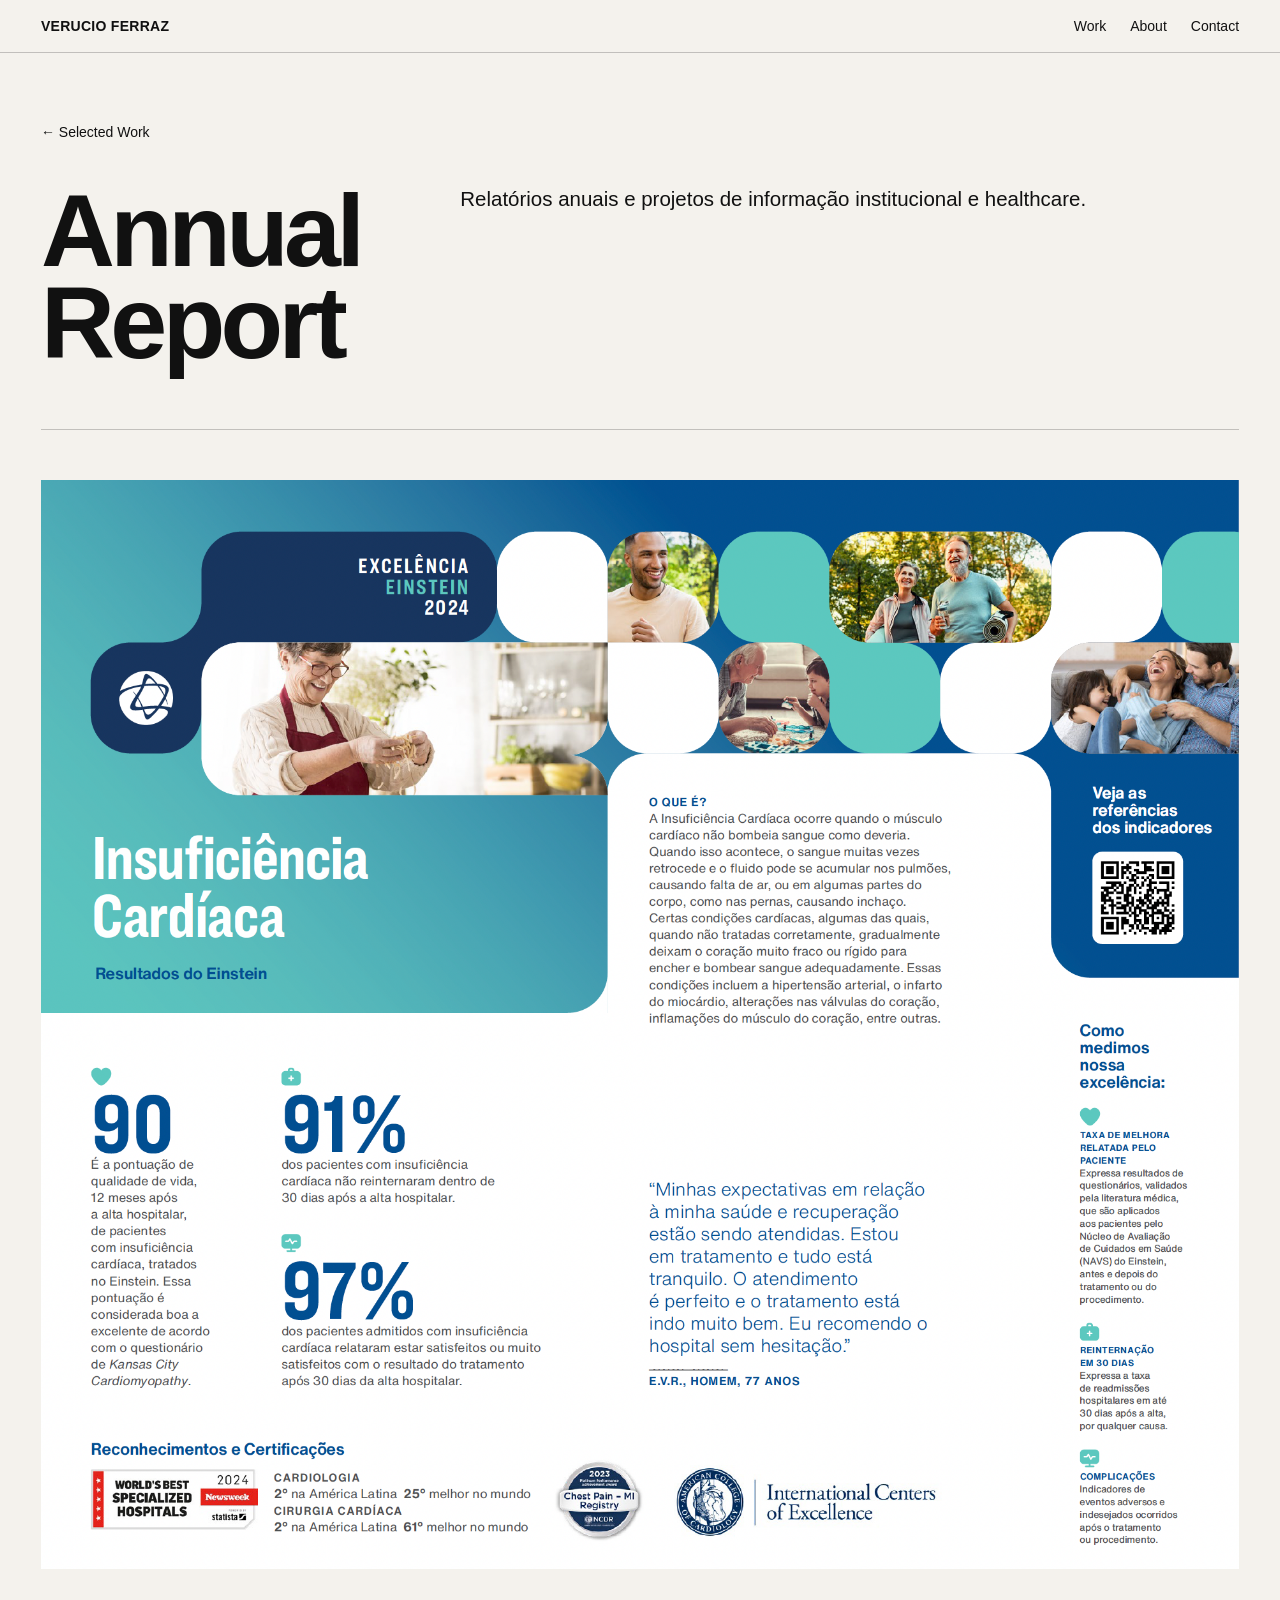
==== cases/annual-report.html @ 11b357b2 "Add files via upload" ====
<!doctype html><html lang="pt-BR"><head><meta charset="utf-8"><meta name="viewport" content="width=device-width,initial-scale=1"><title>Annual Report — Verucio Ferraz</title><link rel="stylesheet" href="../style.css"></head><body>
<header class="topbar"><a class="brand" href="../index.html">VERUCIO FERRAZ</a><nav><a href="../index.html#work">Work</a><a href="../index.html#about">About</a><a href="../index.html#contact">Contact</a></nav></header>
<main class="case-page"><a class="back" href="../index.html#work">← Selected Work</a><section class="case-head"><h1>Annual Report</h1><p>Relatórios anuais e projetos de informação institucional e healthcare.</p></section><section class="case-grid"><figure class="wide"><img src="../images/einstein-insuficiencia-cardiaca.png" alt="Annual Report"></figure></section></main>
</body></html>
---- style.css ----
:root{--bg:#f4f2ed;--ink:#111;--line:rgba(17,17,17,.22);--pad:clamp(20px,3.2vw,56px)}
*{box-sizing:border-box}html{scroll-behavior:smooth;scroll-padding-top:72px}body{margin:0;background:var(--bg);color:var(--ink);font-family:Arial,Helvetica,sans-serif}a{color:inherit;text-decoration:none}img{display:block;width:100%;height:auto}
.topbar{position:sticky;top:0;z-index:20;display:flex;justify-content:space-between;align-items:center;padding:18px var(--pad);background:rgba(244,242,237,.94);backdrop-filter:blur(12px);border-bottom:1px solid var(--line)}
.brand{font-size:14px;font-weight:800;letter-spacing:.02em}.topbar nav{display:flex;gap:24px;font-size:14px}.topbar nav a{transition:opacity .2s}.topbar nav a:hover{opacity:.5}
.hero{min-height:calc(100vh - 56px);padding:clamp(52px,6vw,92px) var(--pad) 28px;display:grid;grid-template-rows:auto 1fr auto;gap:28px}
.eyebrow,.section-label{font-size:12px;text-transform:uppercase;letter-spacing:.12em}.eyebrow{margin:0}
.hero h1{align-self:center;font-size:clamp(58px,8.4vw,132px);line-height:.88;letter-spacing:-.045em;margin:0;max-width:1200px;font-weight:700}
.hero-foot{display:flex;justify-content:space-between;align-items:end;border-top:1px solid var(--line);padding-top:16px;gap:30px}.hero-foot p{max-width:600px;margin:0;font-size:clamp(16px,1.25vw,20px);line-height:1.35}.arrow{font-size:14px;white-space:nowrap}
.hero-v7{min-height:clamp(640px,86vh,900px);padding-top:clamp(36px,4.1vw,64px)}.hero-v7 h1{font-size:clamp(58px,8vw,124px);max-width:1120px}

.work{padding:48px var(--pad) 130px;display:grid;grid-template-columns:repeat(12,minmax(0,1fr));gap:clamp(58px,5.5vw,92px) 30px;align-items:start}
.project-8{grid-column:span 8}.project-4{grid-column:span 4}.project-5{grid-column:span 5}.project-7{grid-column:span 7}
.project figure{margin:0;overflow:hidden;background:#ebe9e3;display:flex;align-items:center;justify-content:center;aspect-ratio:4/3}
.project-8 figure{aspect-ratio:16/9.65}.project-4.project-tall figure{aspect-ratio:3/4.08}.project-7 figure{aspect-ratio:16/10}.project-5 figure{aspect-ratio:4/3}
.project img{width:100%;height:100%;object-fit:contain;transition:transform .55s cubic-bezier(.2,.8,.2,1)}.project:hover img{transform:scale(1.012)}
.meta{display:flex;justify-content:space-between;align-items:flex-start;gap:22px;padding-top:12px;border-top:1px solid var(--ink);margin-top:10px;min-height:54px}.meta h2,.meta p{font-size:13px;line-height:1.25;margin:0}.meta h2{font-weight:700;max-width:58%}.meta p{text-align:right;opacity:.6;max-width:42%}

.art-epoca-info img{object-fit:cover;transform:scale(1.04)}.art-epoca-info:hover img{transform:scale(1.065)}
.art-einstein img{object-fit:cover;transform:scale(1.10)}.art-einstein:hover img{transform:scale(1.125)}
.art-investnews img{object-fit:cover;transform:scale(1.00)}.art-investnews:hover img{transform:scale(1.02)}
.art-diplomados img{object-fit:cover;transform:scale(1.02)}.art-diplomados:hover img{transform:scale(1.045)}
.art-territorio img,.art-transversalidade img,.art-ias img{object-fit:cover}

.about{padding:130px var(--pad);border-top:1px solid var(--line);display:grid;grid-template-columns:4fr 8fr;gap:30px}.about h2{font-size:clamp(42px,6.2vw,92px);line-height:.95;letter-spacing:-.035em;margin:0 0 40px;max-width:1000px}.about div>p{font-size:clamp(18px,1.8vw,27px);line-height:1.35;max-width:850px}.about-secondary{margin-top:24px!important;font-size:clamp(16px,1.35vw,21px)!important;line-height:1.5!important;opacity:.72}
footer{background:#111;color:#f5f2ea;padding:70px var(--pad) 35px}footer>p:first-child{font-size:14px}.email{display:inline-block;font-size:clamp(38px,7vw,108px);letter-spacing:-.045em;margin:35px 0 54px}
.contact-details{border-top:1px solid rgba(245,242,234,.28);padding:22px 0 70px;display:grid;grid-template-columns:1fr 1fr 1fr;gap:20px;font-size:14px}.contact-details a:last-child{text-align:right}.small{font-size:12px;opacity:.6}

.case-page{padding:70px var(--pad) 120px}.case-head{display:grid;grid-template-columns:4fr 8fr;gap:30px;border-bottom:1px solid var(--line);padding-bottom:60px;margin-bottom:50px}.case-head h1{font-size:clamp(52px,8vw,120px);line-height:.9;letter-spacing:-.045em;margin:0}.case-head p{font-size:clamp(18px,1.6vw,24px);line-height:1.4;margin:0;max-width:720px}.case-grid{display:grid;grid-template-columns:repeat(2,1fr);gap:18px}.case-grid figure{margin:0;background:#ebe9e3}.case-grid .wide{grid-column:1/-1}.back{display:inline-block;margin-bottom:45px;font-size:14px}

@media(max-width:800px){
 .topbar{padding-top:15px;padding-bottom:15px}.topbar nav{gap:14px}
 .hero,.hero-v7{min-height:calc(100svh - 52px);padding-top:38px;padding-bottom:24px;gap:22px}.hero h1,.hero-v7 h1{font-size:clamp(47px,13.5vw,74px);line-height:.9}
 .hero-foot{display:block}.arrow{display:inline-block;margin-top:22px}
 .work{display:block;padding-top:34px;padding-bottom:70px}.project{margin-bottom:54px}.project figure,.project-8 figure,.project-7 figure,.project-5 figure,.project-4.project-tall figure{aspect-ratio:auto}.project img{height:auto;object-fit:contain;transform:none!important}
 .meta{display:block;min-height:0}.meta h2,.meta p{max-width:none}.meta p{text-align:left;margin-top:5px}
 .about{display:block;padding:80px var(--pad)}.section-label{margin-bottom:40px}.about-secondary{margin-top:18px!important}
 .email{font-size:clamp(29px,9vw,54px)}.contact-details{grid-template-columns:1fr;gap:12px}.contact-details a:last-child{text-align:left}
 .case-page{padding-top:45px}.case-head{display:block}.case-head h1{margin-bottom:28px}.case-grid{grid-template-columns:1fr}
}
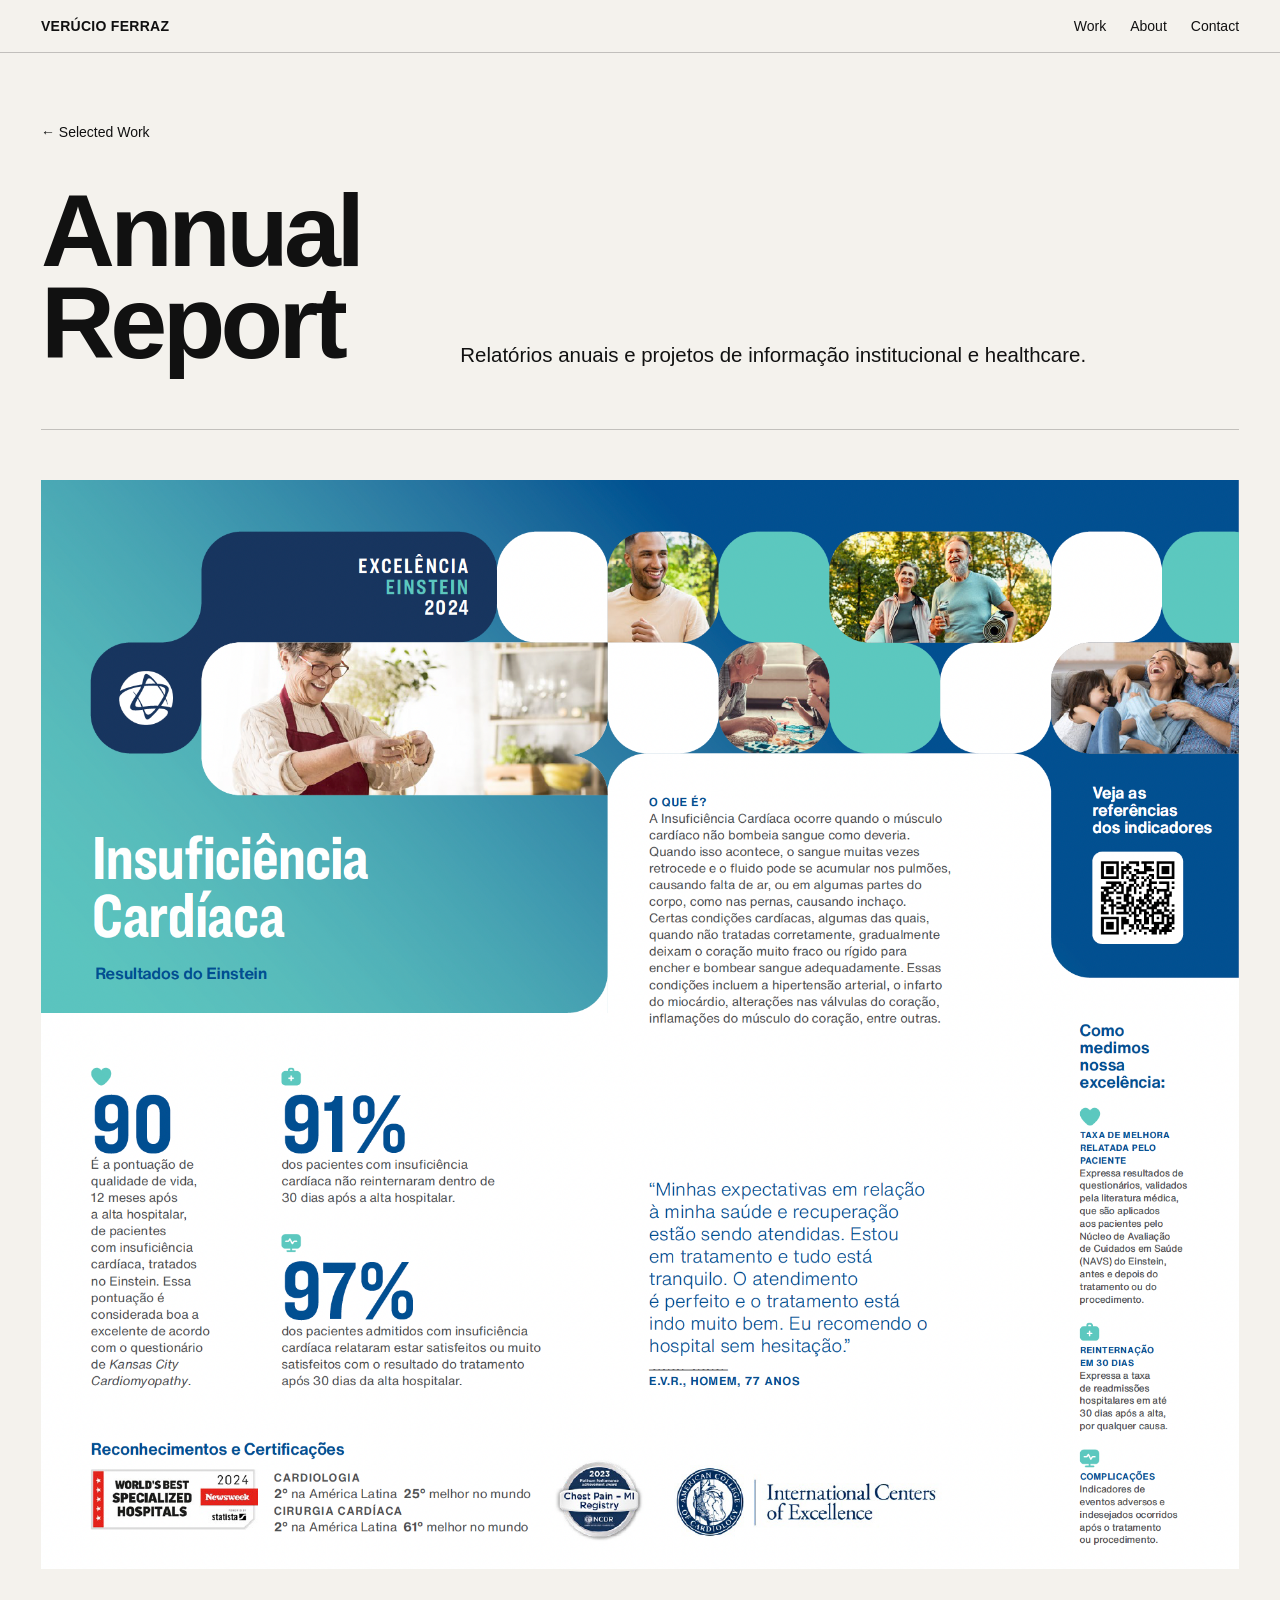
==== commit 67193d7a: "Update annual-report.html" ====
--- a/cases/annual-report.html
+++ b/cases/annual-report.html
@@ -1,4 +1,4 @@
 <!doctype html><html lang="pt-BR"><head><meta charset="utf-8"><meta name="viewport" content="width=device-width,initial-scale=1"><title>Annual Report — Verucio Ferraz</title><link rel="stylesheet" href="../style.css"></head><body>
-<header class="topbar"><a class="brand" href="../index.html">VERUCIO FERRAZ</a><nav><a href="../index.html#work">Work</a><a href="../index.html#about">About</a><a href="../index.html#contact">Contact</a></nav></header>
+<header class="topbar"><a class="brand" href="../index.html">VERÚCIO FERRAZ</a><nav><a href="../index.html#work">Work</a><a href="../index.html#about">About</a><a href="../index.html#contact">Contact</a></nav></header>
 <main class="case-page"><a class="back" href="../index.html#work">← Selected Work</a><section class="case-head"><h1>Annual Report</h1><p>Relatórios anuais e projetos de informação institucional e healthcare.</p></section><section class="case-grid"><figure class="wide"><img src="../images/einstein-insuficiencia-cardiaca.png" alt="Annual Report"></figure></section></main>
-</body></html>+</body></html>
--- a/style.css
+++ b/style.css
@@ -8,32 +8,112 @@
 .hero-foot{display:flex;justify-content:space-between;align-items:end;border-top:1px solid var(--line);padding-top:16px;gap:30px}.hero-foot p{max-width:600px;margin:0;font-size:clamp(16px,1.25vw,20px);line-height:1.35}.arrow{font-size:14px;white-space:nowrap}
 .hero-v7{min-height:clamp(640px,86vh,900px);padding-top:clamp(36px,4.1vw,64px)}.hero-v7 h1{font-size:clamp(58px,8vw,124px);max-width:1120px}
 
-.work{padding:48px var(--pad) 130px;display:grid;grid-template-columns:repeat(12,minmax(0,1fr));gap:clamp(58px,5.5vw,92px) 30px;align-items:start}
+.work{padding:48px var(--pad) 130px;display:grid;grid-template-columns:repeat(12,minmax(0,1fr));gap:clamp(40px,4vw,64px) 30px;align-items:start}
 .project-8{grid-column:span 8}.project-4{grid-column:span 4}.project-5{grid-column:span 5}.project-7{grid-column:span 7}
 .project figure{margin:0;overflow:hidden;background:#ebe9e3;display:flex;align-items:center;justify-content:center;aspect-ratio:4/3}
 .project-8 figure{aspect-ratio:16/9.65}.project-4.project-tall figure{aspect-ratio:3/4.08}.project-7 figure{aspect-ratio:16/10}.project-5 figure{aspect-ratio:4/3}
 .project img{width:100%;height:100%;object-fit:contain;transition:transform .55s cubic-bezier(.2,.8,.2,1)}.project:hover img{transform:scale(1.012)}
 .meta{display:flex;justify-content:space-between;align-items:flex-start;gap:22px;padding-top:12px;border-top:1px solid var(--ink);margin-top:10px;min-height:54px}.meta h2,.meta p{font-size:13px;line-height:1.25;margin:0}.meta h2{font-weight:700;max-width:58%}.meta p{text-align:right;opacity:.6;max-width:42%}
 
-.art-epoca-info img{object-fit:cover;transform:scale(1.04)}.art-epoca-info:hover img{transform:scale(1.065)}
-.art-einstein img{object-fit:cover;transform:scale(1.10)}.art-einstein:hover img{transform:scale(1.125)}
-.art-investnews img{object-fit:cover;transform:scale(1.00)}.art-investnews:hover img{transform:scale(1.02)}
-.art-diplomados img{object-fit:cover;transform:scale(1.02)}.art-diplomados:hover img{transform:scale(1.045)}
-.art-territorio img,.art-transversalidade img,.art-ias img{object-fit:cover}
+/* CAPAS DA HOME — ajuste somente transform:scale(...) para mudar o zoom.
+   O valor normal aparece em .art-* img; :hover vale ao passar o mouse.
+   No celular, a regra @media abaixo desativa esses zooms. */
+.art-tabuleiro img{object-fit:cover;transform:scale(1.02)}
+.art-tabuleiro:hover img{transform:scale(1.10)}
+
+.art-chro img{object-fit:contain;transform:scale(1)}
+.art-chro:hover img{transform:scale(1.012)}
+
+.art-territorio img{object-fit:cover;transform:scale(1)}
+.art-territorio:hover img{transform:scale(1.012)}
+
+.art-transversalidade img{object-fit:cover;transform:scale(1)}
+.art-transversalidade:hover img{transform:scale(1.012)}
+
+.art-epoca-info img{object-fit:cover;transform:scale(1.04)}
+.art-epoca-info:hover img{transform:scale(1.15)}
+
+.art-einstein img{object-fit:cover;transform:scale(1.10)}
+.art-einstein:hover img{transform:scale(1.15)}
+
+.art-alana img{object-fit:cover;transform:scale(1.02)}
+.art-alana:hover img{transform:scale(1.15)}
+
+.art-investnews img{object-fit:cover;transform:scale(1.00)}
+.art-investnews:hover img{transform:scale(1.12)}
+
+.art-diplomados img{object-fit:cover;transform:scale(1.02)}
+.art-diplomados:hover img{transform:scale(1.12)}
+
+.art-ias img{object-fit:cover;transform:scale(1)}
+.art-ias:hover img{transform:scale(1.012)}
 
 .about{padding:130px var(--pad);border-top:1px solid var(--line);display:grid;grid-template-columns:4fr 8fr;gap:30px}.about h2{font-size:clamp(42px,6.2vw,92px);line-height:.95;letter-spacing:-.035em;margin:0 0 40px;max-width:1000px}.about div>p{font-size:clamp(18px,1.8vw,27px);line-height:1.35;max-width:850px}.about-secondary{margin-top:24px!important;font-size:clamp(16px,1.35vw,21px)!important;line-height:1.5!important;opacity:.72}
-footer{background:#111;color:#f5f2ea;padding:70px var(--pad) 35px}footer>p:first-child{font-size:14px}.email{display:inline-block;font-size:clamp(38px,7vw,108px);letter-spacing:-.045em;margin:35px 0 54px}
+footer{background:#0492de;color:#f5f2ea;padding:70px var(--pad) 35px}footer>p:first-child{font-size:14px}.email{display:inline-block;font-size:clamp(38px,7vw,108px);letter-spacing:-.02em;margin:35px 0 54px}
 .contact-details{border-top:1px solid rgba(245,242,234,.28);padding:22px 0 70px;display:grid;grid-template-columns:1fr 1fr 1fr;gap:20px;font-size:14px}.contact-details a:last-child{text-align:right}.small{font-size:12px;opacity:.6}
 
 .case-page{padding:70px var(--pad) 120px}.case-head{display:grid;grid-template-columns:4fr 8fr;gap:30px;border-bottom:1px solid var(--line);padding-bottom:60px;margin-bottom:50px}.case-head h1{font-size:clamp(52px,8vw,120px);line-height:.9;letter-spacing:-.045em;margin:0}.case-head p{font-size:clamp(18px,1.6vw,24px);line-height:1.4;margin:0;max-width:720px}.case-grid{display:grid;grid-template-columns:repeat(2,1fr);gap:18px}.case-grid figure{margin:0;background:#ebe9e3}.case-grid .wide{grid-column:1/-1}.back{display:inline-block;margin-bottom:45px;font-size:14px}
+
+.open-image {
+  display: block;
+  cursor: zoom-in;
+}
+
+.image-lightbox {
+  position: fixed;
+  max-width: 94vw;
+  max-height: 94vh;
+  padding: 36px 12px 12px;
+  border: 0;
+  background: #f4f2ed;
+}
+
+.image-lightbox::backdrop {
+  background: rgba(0, 0, 0, .85);
+}
+
+.image-lightbox img {
+  display: block;
+  width: auto;
+  max-width: 100%;
+  max-height: calc(94vh - 48px);
+  object-fit: contain;
+}
+
+.lightbox-close {
+  position: absolute;
+  top: 0;
+  right: 8px;
+  border: 0;
+  background: transparent;
+  font: 32px Arial, sans-serif;
+  cursor: pointer;
+}
 
 @media(max-width:800px){
  .topbar{padding-top:15px;padding-bottom:15px}.topbar nav{gap:14px}
  .hero,.hero-v7{min-height:calc(100svh - 52px);padding-top:38px;padding-bottom:24px;gap:22px}.hero h1,.hero-v7 h1{font-size:clamp(47px,13.5vw,74px);line-height:.9}
  .hero-foot{display:block}.arrow{display:inline-block;margin-top:22px}
- .work{display:block;padding-top:34px;padding-bottom:70px}.project{margin-bottom:54px}.project figure,.project-8 figure,.project-7 figure,.project-5 figure,.project-4.project-tall figure{aspect-ratio:auto}.project img{height:auto;object-fit:contain;transform:none!important}
+ .work{display:block;padding-top:34px;padding-bottom:70px}.project{margin-bottom:40px}.project figure,.project-8 figure,.project-7 figure,.project-5 figure,.project-4.project-tall figure{aspect-ratio:auto}.project img{height:auto;object-fit:contain;transform:none!important}
  .meta{display:block;min-height:0}.meta h2,.meta p{max-width:none}.meta p{text-align:left;margin-top:5px}
  .about{display:block;padding:80px var(--pad)}.section-label{margin-bottom:40px}.about-secondary{margin-top:18px!important}
  .email{font-size:clamp(29px,9vw,54px)}.contact-details{grid-template-columns:1fr;gap:12px}.contact-details a:last-child{text-align:left}
  .case-page{padding-top:45px}.case-head{display:block}.case-head h1{margin-bottom:28px}.case-grid{grid-template-columns:1fr}
 }
+
+/* Ajustes locais dos cases e das duas molduras: mantidos após @media. */
+.case-head {
+  align-items: end;
+}
+.art-tabuleiro figure,
+.art-alana figure {
+  padding: 0;
+}
+
+.art-tabuleiro figure img,
+.art-alana figure img {
+  display: block;
+  width: 100%;
+  height: 100%;
+  object-fit: cover;
+}
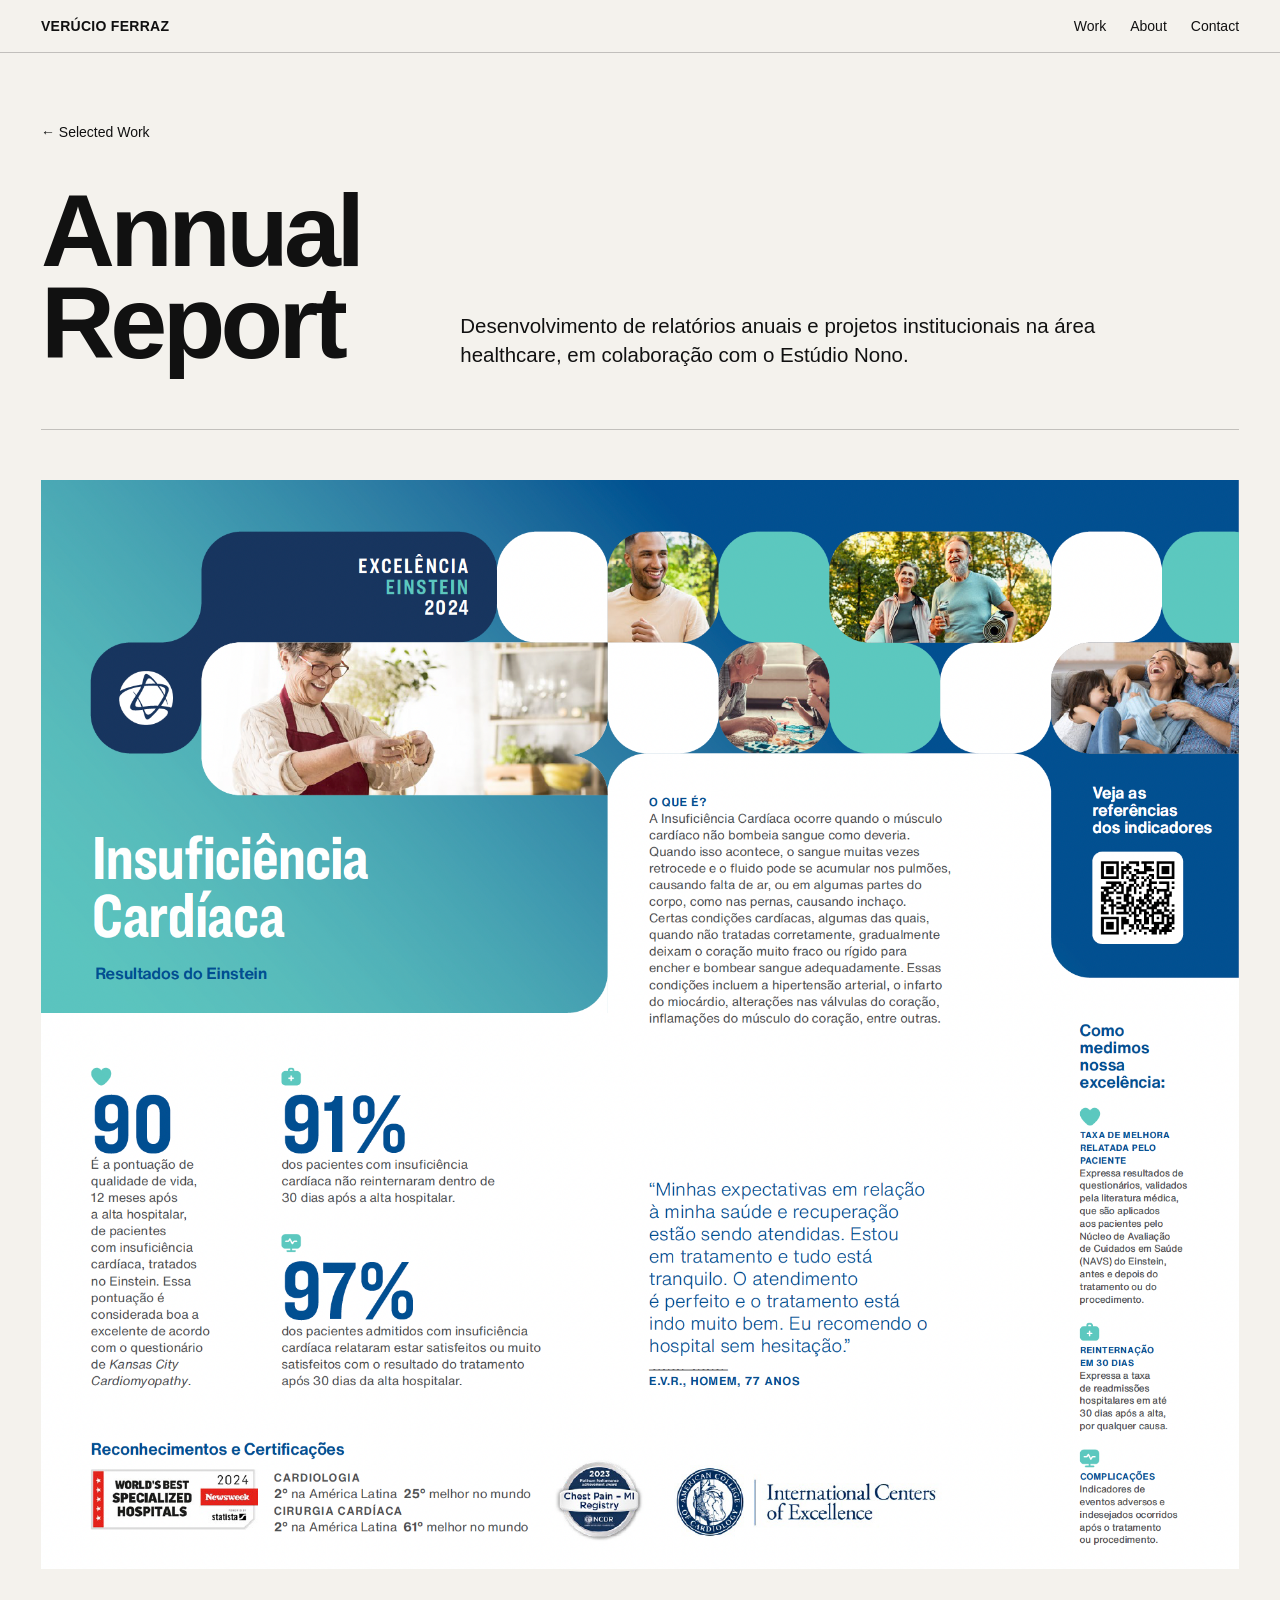
==== commit d1a15872: "Update annual-report.html" ====
--- a/cases/annual-report.html
+++ b/cases/annual-report.html
@@ -1,4 +1,4 @@
 <!doctype html><html lang="pt-BR"><head><meta charset="utf-8"><meta name="viewport" content="width=device-width,initial-scale=1"><title>Annual Report — Verucio Ferraz</title><link rel="stylesheet" href="../style.css"></head><body>
 <header class="topbar"><a class="brand" href="../index.html">VERÚCIO FERRAZ</a><nav><a href="../index.html#work">Work</a><a href="../index.html#about">About</a><a href="../index.html#contact">Contact</a></nav></header>
-<main class="case-page"><a class="back" href="../index.html#work">← Selected Work</a><section class="case-head"><h1>Annual Report</h1><p>Relatórios anuais e projetos de informação institucional e healthcare.</p></section><section class="case-grid"><figure class="wide"><img src="../images/einstein-insuficiencia-cardiaca.png" alt="Annual Report"></figure></section></main>
+<main class="case-page"><a class="back" href="../index.html#work">← Selected Work</a><section class="case-head"><h1>Annual Report</h1><p>Desenvolvimento de relatórios anuais e projetos institucionais na área healthcare, em colaboração com o Estúdio Nono.</p></section><section class="case-grid"><figure class="wide"><img src="../images/einstein-insuficiencia-cardiaca.png" alt="Annual Report"></figure></section></main>
 </body></html>
